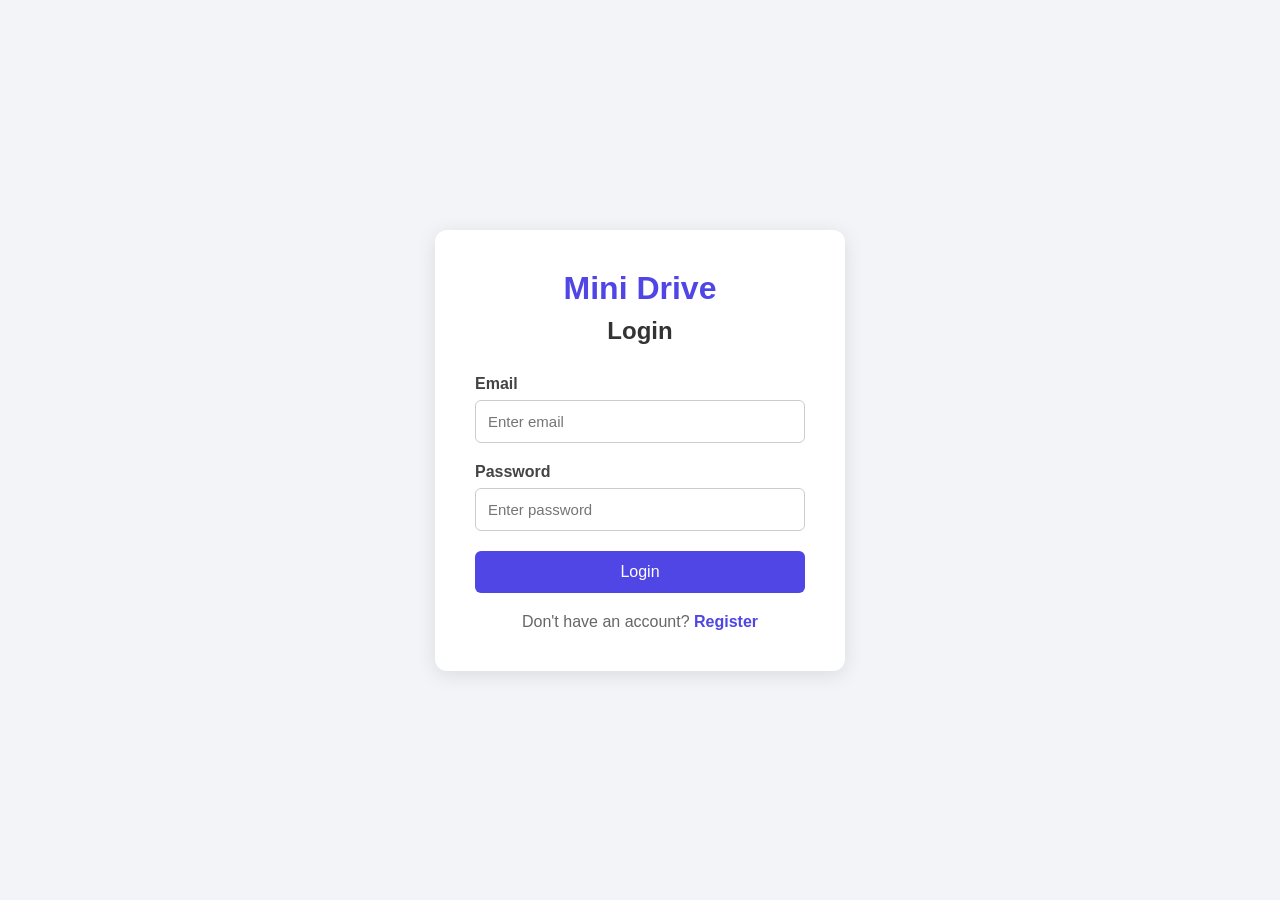
==== src/main/resources/static/login.html @ bcd1473f "Authentication frontend" ====
<!DOCTYPE html>
<html lang="en">

<head>
    <meta charset="UTF-8">
    <meta name="viewport" content="width=device-width, initial-scale=1.0">

    <title>Mini Drive - Login</title>

    <link rel="stylesheet" href="css/style.css">
</head>

<body>

<div class="container">

    <div class="card">

        <h1>Mini Drive</h1>

        <h2>Login</h2>

        <form id="loginForm">

            <div class="form-group">

                <label for="loginEmail">
                    Email
                </label>

                <input
                        type="email"
                        id="loginEmail"
                        placeholder="Enter email"
                        required>

            </div>

            <div class="form-group">

                <label for="loginPassword">
                    Password
                </label>

                <input
                        type="password"
                        id="loginPassword"
                        placeholder="Enter password"
                        required>

            </div>

            <button type="submit">
                Login
            </button>

        </form>

        <p id="loginMessage"></p>

        <p class="switch">
            Don't have an account?
            <a href="register.html">Register</a>
        </p>

    </div>

</div>

<script src="js/auth.js"></script>

</body>
</html>
---- src/main/resources/static/css/style.css ----
* {
    box-sizing: border-box;
    margin: 0;
    padding: 0;
}

body {
    font-family: Arial, sans-serif;
    background: #f2f4f7;

    min-height: 100vh;

    display: flex;
    justify-content: center;
    align-items: center;
}

.container {
    width: 100%;
    max-width: 450px;
    padding: 20px;
}

.card {
    background: white;

    padding: 40px;

    border-radius: 12px;

    box-shadow:
        0 4px 20px rgba(0, 0, 0, 0.1);
}

h1 {
    text-align: center;

    color: #4f46e5;

    margin-bottom: 10px;
}

h2 {
    text-align: center;

    margin-bottom: 30px;

    color: #333;
}

.form-group {
    margin-bottom: 20px;
}

label {
    display: block;

    margin-bottom: 7px;

    font-weight: bold;

    color: #444;
}

input {
    width: 100%;

    padding: 12px;

    border: 1px solid #ccc;

    border-radius: 6px;

    font-size: 15px;
}

input:focus {
    outline: none;

    border-color: #4f46e5;
}

button {
    width: 100%;

    padding: 12px;

    border: none;

    border-radius: 6px;

    background: #4f46e5;

    color: white;

    font-size: 16px;

    cursor: pointer;
}

button:hover {
    background: #4338ca;
}

#message,
#loginMessage {
    margin-top: 15px;

    text-align: center;
}

.switch {
    text-align: center;

    margin-top: 20px;

    color: #666;
}

a {
    color: #4f46e5;

    text-decoration: none;

    font-weight: bold;
}
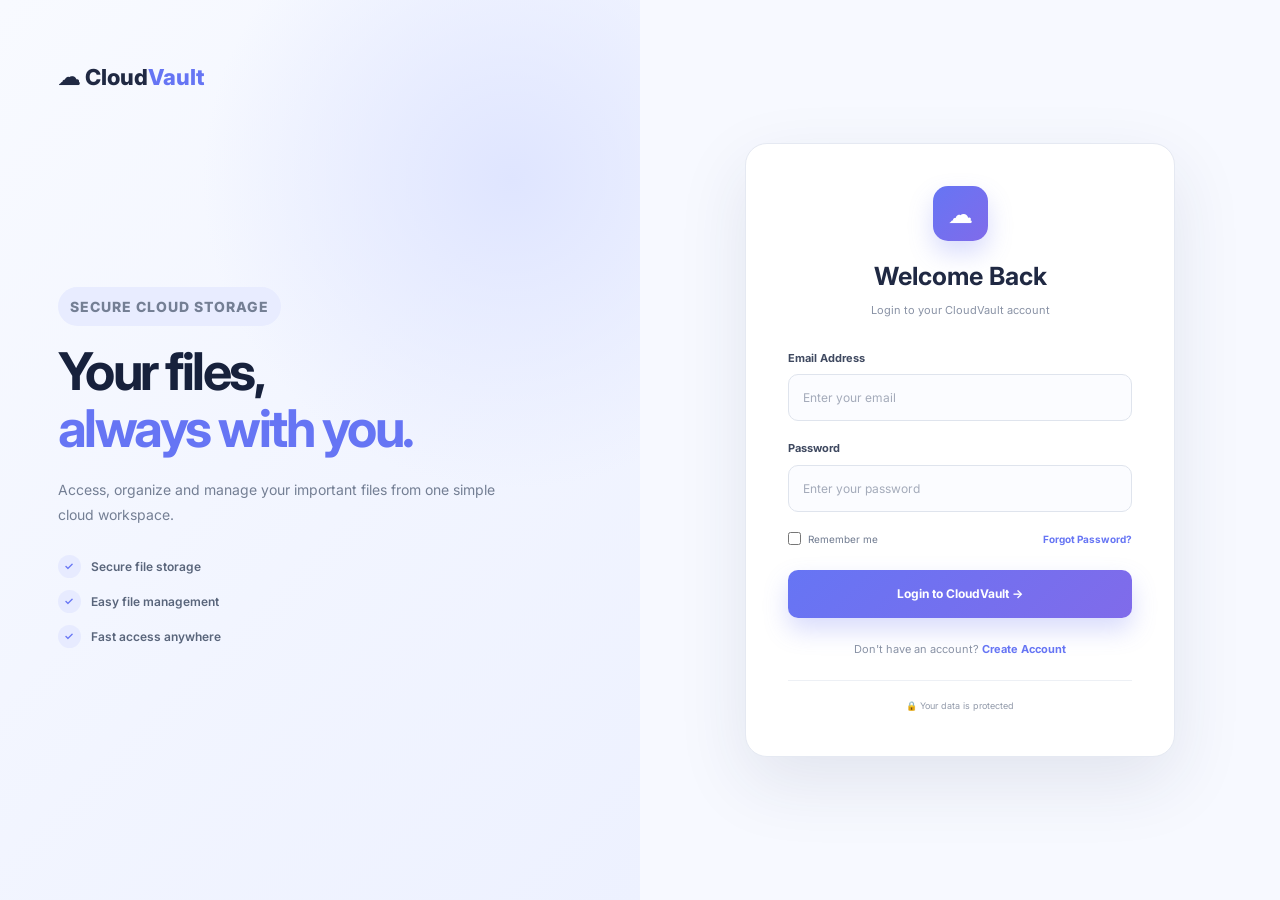
==== commit a15fbaf6: "Connect frontend to backend file features" ====
--- a/src/main/resources/static/login.html
+++ b/src/main/resources/static/login.html
@@ -5,69 +5,193 @@
     <meta charset="UTF-8">
     <meta name="viewport" content="width=device-width, initial-scale=1.0">
 
-    <title>Mini Drive - Login</title>
+    <title>Login | CloudVault</title>
 
-    <link rel="stylesheet" href="css/style.css">
+    <link rel="stylesheet" href="style.css">
 </head>
 
 <body>
 
-<div class="container">
+<!-- LOGIN PAGE -->
 
-    <div class="card">
+<main class="login-page">
 
-        <h1>Mini Drive</h1>
+    <!-- Left Side -->
 
-        <h2>Login</h2>
+    <section class="login-info">
 
-        <form id="loginForm">
+        <a href="index.html" class="login-logo">
+            ☁ Cloud<span>Vault</span>
+        </a>
 
-            <div class="form-group">
+        <div class="login-info-content">
 
-                <label for="loginEmail">
-                    Email
-                </label>
+            <p class="login-label">
+                SECURE CLOUD STORAGE
+            </p>
 
-                <input
-                        type="email"
-                        id="loginEmail"
-                        placeholder="Enter email"
-                        required>
+            <h1>
+                Your files,
+                <span>always with you.</span>
+            </h1>
+
+            <p>
+                Access, organize and manage your
+                important files from one simple
+                cloud workspace.
+            </p>
+
+            <div class="login-benefits">
+
+                <div>
+                    <span>✓</span>
+                    Secure file storage
+                </div>
+
+                <div>
+                    <span>✓</span>
+                    Easy file management
+                </div>
+
+                <div>
+                    <span>✓</span>
+                    Fast access anywhere
+                </div>
 
             </div>
 
-            <div class="form-group">
+        </div>
 
-                <label for="loginPassword">
-                    Password
-                </label>
+    </section>
 
-                <input
-                        type="password"
-                        id="loginPassword"
-                        placeholder="Enter password"
-                        required>
+
+    <!-- Right Side -->
+
+    <section class="login-form-section">
+
+        <div class="login-card">
+
+            <div class="login-card-header">
+
+                <div class="login-icon">
+                    ☁
+                </div>
+
+                <h2>
+                    Welcome Back
+                </h2>
+
+                <p>
+                    Login to your CloudVault account
+                </p>
 
             </div>
 
-            <button type="submit">
-                Login
-            </button>
 
-        </form>
 
-        <p id="loginMessage"></p>
+            <form id="loginForm">
 
-        <p class="switch">
-            Don't have an account?
-            <a href="register.html">Register</a>
-        </p>
+                <!-- Email -->
 
-    </div>
+                <div class="form-group">
 
-</div>
+                    <label for="email">
+                        Email Address
+                    </label>
 
-<script src="js/auth.js"></script>
+                    <input
+                            type="email"
+                            id="email"
+                            placeholder="Enter your email"
+                            required
+                    >
+
+                </div>
+
+
+                <!-- Password -->
+
+                <div class="form-group">
+
+                    <label for="password">
+                        Password
+                    </label>
+
+                    <input
+                            type="password"
+                            id="password"
+                            placeholder="Enter your password"
+                            required
+                    >
+
+                </div>
+
+
+                <!-- Options -->
+
+                <div class="login-options">
+
+                    <label class="remember">
+
+                        <input
+                                type="checkbox"
+                                id="remember"
+                        >
+
+                        <span>
+                Remember me
+            </span>
+
+                    </label>
+
+                    <a href="#">
+                        Forgot Password?
+                    </a>
+
+                </div>
+
+
+                <!-- Login Button -->
+
+                <button
+                        type="submit"
+                        class="login-button">
+
+                    Login to CloudVault →
+
+                </button>
+
+            </form>
+
+
+            <!-- Register -->
+
+            <p class="register-text">
+
+                Don't have an account?
+
+                <a href="#">
+                    Create Account
+                </a>
+
+            </p>
+
+
+            <!-- Security -->
+
+            <div class="login-security">
+
+                🔒 Your data is protected
+
+            </div>
+
+        </div>
+
+    </section>
+
+</main>
+<script src="script.js"></script>
 
 </body>
+
 </html>
--- a/src/main/resources/static/style.css
+++ b/src/main/resources/static/style.css
@@ -0,0 +1,2866 @@
+/* ================================
+   GOOGLE FONT
+================================ */
+
+@import url('https://fonts.googleapis.com/css2?family=Inter:wght@400;500;600;700;800&display=swap');
+
+
+/* ================================
+   BASIC RESET
+================================ */
+
+* {
+    margin: 0;
+    padding: 0;
+    box-sizing: border-box;
+}
+
+html {
+    scroll-behavior: smooth;
+}
+
+body {
+    font-family: 'Inter', sans-serif;
+    color: #17213c;
+    background: #f8faff;
+    line-height: 1.6;
+}
+
+a {
+    text-decoration: none;
+    color: inherit;
+}
+
+
+/* ================================
+   NAVBAR
+================================ */
+
+.navbar {
+    height: 78px;
+
+    display: flex;
+    align-items: center;
+    justify-content: space-between;
+
+    padding: 0 8%;
+
+    background: rgba(255, 255, 255, 0.95);
+
+    border-bottom: 1px solid #e9edf5;
+
+    position: sticky;
+    top: 0;
+
+    z-index: 100;
+
+    backdrop-filter: blur(15px);
+}
+
+
+/* Logo */
+
+.logo {
+    font-size: 22px;
+    font-weight: 800;
+
+    letter-spacing: -1px;
+}
+
+.logo span {
+    color: #6675f4;
+}
+
+
+/* Navigation */
+
+.navbar nav {
+    display: flex;
+
+    align-items: center;
+
+    gap: 32px;
+
+    font-size: 14px;
+
+    font-weight: 600;
+
+    color: #68738a;
+}
+
+.navbar nav a {
+    transition: 0.3s;
+}
+
+.navbar nav a:hover {
+    color: #6675f4;
+}
+
+
+/* Login Button */
+
+.navbar nav a:last-child {
+
+    padding: 10px 20px;
+
+    border-radius: 9px;
+
+    border: 1px solid #dfe4ef;
+
+    color: #303b55;
+
+    background: white;
+}
+
+.navbar nav a:last-child:hover {
+
+    background: #6675f4;
+
+    color: white;
+
+    border-color: #6675f4;
+}
+
+
+/* ================================
+   HERO SECTION
+================================ */
+
+.hero {
+
+    min-height: 720px;
+
+    padding: 80px 8%;
+
+    display: grid;
+
+    grid-template-columns: 1fr 1fr;
+
+    align-items: center;
+
+    gap: 50px;
+
+    background:
+
+        radial-gradient(
+            circle at 80% 20%,
+            #dce3ff,
+            transparent 35%
+        ),
+
+        linear-gradient(
+            135deg,
+            #f9fbff,
+            #eef2ff
+        );
+
+    overflow: hidden;
+}
+
+
+/* Hero Text */
+
+.tagline {
+
+    display: inline-block;
+
+    padding: 8px 14px;
+
+    border-radius: 30px;
+
+    background: #e8ecff;
+
+    color: #6271ef;
+
+    font-size: 11px;
+
+    font-weight: 800;
+
+    letter-spacing: 1px;
+
+    margin-bottom: 20px;
+}
+
+
+.hero h1 {
+
+    font-size: 60px;
+
+    line-height: 1.05;
+
+    letter-spacing: -3px;
+
+    max-width: 650px;
+
+    margin-bottom: 22px;
+}
+
+.hero h1 span {
+
+    display: block;
+
+    color: #6675f4;
+}
+
+
+.hero-text {
+
+    max-width: 540px;
+
+    color: #707b91;
+
+    font-size: 16px;
+}
+
+
+/* Buttons */
+
+.hero-buttons {
+
+    display: flex;
+
+    gap: 14px;
+
+    margin-top: 30px;
+}
+
+.btn {
+
+    display: inline-flex;
+
+    align-items: center;
+
+    justify-content: center;
+
+    padding: 13px 22px;
+
+    border-radius: 10px;
+
+    font-size: 13px;
+
+    font-weight: 700;
+
+    transition: 0.3s;
+}
+
+
+/* Primary */
+
+.btn.primary {
+
+    color: white;
+
+    background:
+        linear-gradient(
+            135deg,
+            #6675f4,
+            #806be9
+        );
+
+    box-shadow:
+        0 12px 25px
+        rgba(102,117,244,0.25);
+}
+
+.btn.primary:hover {
+
+    transform: translateY(-3px);
+
+    box-shadow:
+        0 17px 30px
+        rgba(102,117,244,0.35);
+}
+
+
+/* Secondary */
+
+.btn.secondary {
+
+    color: #3f4960;
+
+    background: white;
+
+    border: 1px solid #dfe4ef;
+}
+
+.btn.secondary:hover {
+
+    border-color: #6675f4;
+
+    color: #6675f4;
+}
+
+
+/* ================================
+   CLOUD DIAGRAM
+================================ */
+
+.cloud-diagram {
+
+    height: 500px;
+
+    position: relative;
+
+    display: flex;
+
+    align-items: center;
+
+    justify-content: center;
+}
+
+
+/* Main Cloud */
+
+.cloud-center {
+
+    width: 145px;
+
+    height: 145px;
+
+    border-radius: 35px;
+
+    background:
+        linear-gradient(
+            135deg,
+            #6575f4,
+            #826bea
+        );
+
+    color: white;
+
+    display: flex;
+
+    flex-direction: column;
+
+    align-items: center;
+
+    justify-content: center;
+
+    text-align: center;
+
+    position: relative;
+
+    z-index: 5;
+
+    box-shadow:
+        0 25px 60px
+        rgba(92,105,235,0.45);
+}
+
+.cloud-center:first-letter {
+    font-size: 45px;
+}
+
+.cloud-center h3 {
+
+    font-size: 15px;
+
+    margin-top: 3px;
+}
+
+.cloud-center p {
+
+    font-size: 9px;
+
+    color: #e3e6ff;
+}
+
+
+/* Diagram Boxes */
+
+.diagram-box {
+
+    position: absolute;
+
+    width: 125px;
+
+    min-height: 82px;
+
+    padding: 12px;
+
+    background: white;
+
+    border: 1px solid #e4e8f2;
+
+    border-radius: 15px;
+
+    box-shadow:
+        0 18px 45px
+        rgba(67,81,139,0.12);
+
+    display: flex;
+
+    flex-direction: column;
+
+    align-items: center;
+
+    justify-content: center;
+
+    text-align: center;
+
+    z-index: 4;
+
+    transition: 0.3s;
+}
+
+.diagram-box:hover {
+
+    transform: translateY(-6px);
+
+    box-shadow:
+        0 22px 50px
+        rgba(67,81,139,0.18);
+}
+
+
+.diagram-box:first-line {
+
+    font-size: 20px;
+}
+
+
+.diagram-box b {
+
+    font-size: 10px;
+
+    margin-top: 4px;
+}
+
+
+.diagram-box small {
+
+    font-size: 8px;
+
+    color: #929aaa;
+}
+
+
+/* Position Boxes */
+
+.box-one {
+
+    top: 35px;
+
+    left: 20px;
+}
+
+.box-two {
+
+    top: 35px;
+
+    right: 20px;
+}
+
+.box-three {
+
+    bottom: 35px;
+
+    left: 20px;
+}
+
+.box-four {
+
+    bottom: 35px;
+
+    right: 20px;
+}
+
+
+/* ================================
+   DIAGRAM CONNECTIONS
+================================ */
+
+.cloud-diagram::before,
+.cloud-diagram::after {
+
+    content: "";
+
+    position: absolute;
+
+    width: 145px;
+
+    height: 2px;
+
+    background:
+        linear-gradient(
+            90deg,
+            #d1d7fa,
+            #6877f4,
+            #d1d7fa
+        );
+
+    z-index: 1;
+}
+
+
+/* Horizontal Lines */
+
+.cloud-diagram::before {
+
+    transform: rotate(32deg);
+
+    left: 85px;
+
+    top: 135px;
+}
+
+.cloud-diagram::after {
+
+    transform: rotate(-32deg);
+
+    right: 85px;
+
+    top: 135px;
+}
+
+
+/* ================================
+   STATISTICS
+================================ */
+
+.stats {
+
+    display: grid;
+
+    grid-template-columns:
+        repeat(4, 1fr);
+
+    background: white;
+
+    border-bottom:
+        1px solid #edf0f5;
+}
+
+
+.stats div {
+
+    text-align: center;
+
+    padding: 30px;
+
+    border-right:
+        1px solid #edf0f5;
+}
+
+.stats div:last-child {
+    border-right: none;
+}
+
+
+.stats h2 {
+
+    font-size: 25px;
+}
+
+
+.stats p {
+
+    color: #8a94a8;
+
+    font-size: 12px;
+}
+
+/* =================================
+   HOW IT WORKS
+================================= */
+
+.how-it-works {
+
+    padding: 95px 8%;
+
+    background: #f7f9ff;
+
+    border-top: 1px solid #edf0f5;
+
+    border-bottom: 1px solid #edf0f5;
+}
+
+
+/* Workflow Container */
+
+.workflow {
+
+    margin-top: 55px;
+
+    display: flex;
+
+    align-items: center;
+
+    justify-content: center;
+
+    gap: 15px;
+}
+
+
+/* Workflow Card */
+
+.workflow-card {
+
+    width: 210px;
+
+    min-height: 220px;
+
+    padding: 25px 20px;
+
+    background: white;
+
+    border: 1px solid #e5e9f2;
+
+    border-radius: 18px;
+
+    text-align: center;
+
+    position: relative;
+
+    transition: 0.3s;
+
+    box-shadow:
+        0 15px 35px
+        rgba(40,50,90,0.06);
+}
+
+
+.workflow-card:hover {
+
+    transform: translateY(-8px);
+
+    box-shadow:
+        0 22px 45px
+        rgba(40,50,90,0.12);
+
+    border-color: #dfe4ff;
+}
+
+
+/* Step Number */
+
+.step-number {
+
+    position: absolute;
+
+    top: 12px;
+
+    right: 15px;
+
+    font-size: 9px;
+
+    font-weight: 800;
+
+    color: #a0a8ba;
+}
+
+
+/* Workflow Icon */
+
+.workflow-icon {
+
+    width: 55px;
+
+    height: 55px;
+
+    margin: 15px auto 18px;
+
+    border-radius: 15px;
+
+    display: grid;
+
+    place-items: center;
+
+    background: #edf0ff;
+
+    color: #6675f4;
+
+    font-size: 23px;
+}
+
+
+.workflow-card h3 {
+
+    font-size: 16px;
+
+    margin-bottom: 8px;
+}
+
+
+.workflow-card p {
+
+    font-size: 11px;
+
+    color: #7f899d;
+
+    line-height: 1.6;
+}
+
+
+/* Arrows */
+
+.workflow-arrow {
+
+    font-size: 25px;
+
+    font-weight: 700;
+
+    color: #6877ef;
+
+    flex-shrink: 0;
+}
+
+
+/* ================================
+   FEATURES
+================================ */
+
+.features {
+
+    padding: 95px 8%;
+
+    background: white;
+}
+
+
+.section-heading {
+
+    max-width: 650px;
+
+    margin: auto;
+
+    text-align: center;
+}
+
+
+.section-heading > p:first-child {
+
+    color: #6675f4;
+
+    font-size: 11px;
+
+    font-weight: 800;
+
+    letter-spacing: 1.5px;
+}
+
+
+.section-heading h2 {
+
+    font-size: 42px;
+
+    line-height: 1.15;
+
+    letter-spacing: -2px;
+
+    margin: 10px 0 15px;
+}
+
+
+.section-heading h2 span {
+
+    color: #6675f4;
+}
+
+
+.section-heading p:last-child {
+
+    color: #7d879a;
+
+    font-size: 14px;
+}
+
+
+/* Feature Grid */
+
+.feature-container {
+
+    margin-top: 50px;
+
+    display: grid;
+
+    grid-template-columns:
+        repeat(3, 1fr);
+
+    gap: 20px;
+}
+
+
+/* Feature Card */
+
+.feature-card {
+
+    padding: 30px;
+
+    border: 1px solid #e8ebf2;
+
+    border-radius: 17px;
+
+    background: white;
+
+    transition: 0.3s;
+}
+
+
+.feature-card:hover {
+
+    transform: translateY(-7px);
+
+    box-shadow:
+        0 20px 40px
+        rgba(39,52,86,0.09);
+
+    border-color: #dfe4ff;
+}
+
+
+.feature-icon {
+
+    width: 48px;
+
+    height: 48px;
+
+    display: grid;
+
+    place-items: center;
+
+    border-radius: 13px;
+
+    background: #edf0ff;
+
+    color: #6675f4;
+
+    font-size: 20px;
+
+    margin-bottom: 20px;
+}
+
+
+.feature-card h3 {
+
+    font-size: 16px;
+
+    margin-bottom: 8px;
+}
+
+
+.feature-card p {
+
+    color: #7e8799;
+
+    font-size: 12px;
+}
+
+
+/* ================================
+   ABOUT SECTION
+================================ */
+
+.about {
+
+    padding: 90px 8%;
+
+    display: grid;
+
+    grid-template-columns:
+        1.1fr 0.9fr;
+
+    gap: 70px;
+
+    align-items: center;
+
+    background: #f7f8fc;
+}
+
+
+.section-label {
+
+    color: #6675f4;
+
+    font-size: 11px;
+
+    font-weight: 800;
+
+    letter-spacing: 1.5px;
+}
+
+
+.about h2 {
+
+    font-size: 42px;
+
+    line-height: 1.15;
+
+    letter-spacing: -2px;
+
+    margin: 10px 0 18px;
+}
+
+
+.about h2 span {
+
+    color: #6675f4;
+}
+
+
+.about-content > p:not(.section-label) {
+
+    color: #7b8599;
+
+    font-size: 14px;
+
+    max-width: 560px;
+}
+
+
+/* About Points */
+
+.about-points {
+
+    display: grid;
+
+    grid-template-columns: 1fr 1fr;
+
+    gap: 12px;
+
+    margin: 25px 0 30px;
+}
+
+
+.about-points div {
+
+    padding: 12px;
+
+    border-radius: 9px;
+
+    background: white;
+
+    border: 1px solid #e9ecf2;
+
+    color: #59657b;
+
+    font-size: 11px;
+
+    font-weight: 600;
+}
+
+
+/* About Visual */
+
+.about-visual {
+
+    height: 350px;
+
+    position: relative;
+
+    display: grid;
+
+    place-items: center;
+}
+
+
+.about-cloud {
+
+    width: 135px;
+
+    height: 135px;
+
+    border-radius: 35px;
+
+    background:
+        linear-gradient(
+            135deg,
+            #6675f4,
+            #806bea
+        );
+
+    color: white;
+
+    display: grid;
+
+    place-items: center;
+
+    font-size: 50px;
+
+    position: relative;
+
+    z-index: 3;
+
+    box-shadow:
+        0 25px 60px
+        rgba(92,105,235,0.4);
+}
+
+
+.about-circle {
+
+    position: absolute;
+
+    border: 1px solid #dfe3f0;
+
+    border-radius: 50%;
+}
+
+
+.circle-one {
+
+    width: 270px;
+
+    height: 270px;
+}
+
+
+.circle-two {
+
+    width: 210px;
+
+    height: 210px;
+}
+
+
+/* ================================
+   FOOTER
+================================ */
+
+footer {
+
+    padding: 40px 8%;
+
+    background: white;
+
+    display: flex;
+
+    align-items: center;
+
+    justify-content: space-between;
+
+    color: #8b94a7;
+
+    font-size: 11px;
+}
+
+
+/* ================================
+   RESPONSIVE DESIGN
+================================ */
+
+@media (max-width: 900px) {
+
+    .hero {
+
+        grid-template-columns: 1fr;
+
+        text-align: center;
+    }
+
+    .hero-text {
+
+        margin: auto;
+    }
+
+    .hero-buttons {
+
+        justify-content: center;
+    }
+
+    .feature-container {
+
+        grid-template-columns: 1fr 1fr;
+    }
+
+    .about {
+
+        grid-template-columns: 1fr;
+    }
+
+    .about-content {
+
+        text-align: center;
+    }
+
+    .about-content > p {
+
+        margin-left: auto;
+
+        margin-right: auto;
+    }
+
+    .about-points {
+
+        text-align: left;
+    }
+
+    .stats {
+
+        grid-template-columns: 1fr 1fr;
+    }
+
+    .cloud-diagram {
+
+        transform: scale(0.9);
+    }
+}
+
+
+@media (max-width: 600px) {
+
+    .navbar {
+
+        padding: 0 5%;
+    }
+
+    .navbar nav {
+
+        gap: 10px;
+    }
+
+    .navbar nav a:not(:last-child) {
+
+        display: none;
+    }
+
+    .hero {
+
+        padding: 60px 5%;
+    }
+
+    .hero h1 {
+
+        font-size: 44px;
+    }
+
+    .hero-buttons {
+
+        flex-direction: column;
+    }
+
+    .feature-container {
+
+        grid-template-columns: 1fr;
+    }
+
+    .features,
+    .about {
+
+        padding: 65px 6%;
+    }
+
+    .section-heading h2,
+    .about h2 {
+
+        font-size: 34px;
+    }
+
+    .cloud-diagram {
+
+        transform: scale(0.72);
+
+        margin: -30px 0;
+    }
+
+    .about-visual {
+
+        display: none;
+    }
+
+    .about-points {
+
+        grid-template-columns: 1fr;
+    }
+
+    footer {
+
+        flex-direction: column;
+
+        gap: 15px;
+
+        text-align: center;
+    }
+}
+
+/* =================================
+   WORKFLOW RESPONSIVE
+================================= */
+
+@media (max-width: 1000px) {
+
+    .workflow {
+        flex-wrap: wrap;
+    }
+
+    .workflow-arrow {
+        display: none;
+    }
+
+}
+
+
+@media (max-width: 600px) {
+
+    .workflow {
+        flex-direction: column;
+    }
+
+    .workflow-card {
+        width: 100%;
+        max-width: 320px;
+    }
+
+}
+
+/* =================================
+   PREMIUM FEATURE CARDS
+================================= */
+
+.feature-card {
+    position: relative;
+    overflow: hidden;
+}
+
+.feature-number {
+    position: absolute;
+    top: 22px;
+    right: 24px;
+
+    font-size: 10px;
+    font-weight: 800;
+
+    color: #b1b8c8;
+}
+
+.feature-link {
+    display: inline-block;
+
+    margin-top: 18px;
+
+    font-size: 10px;
+    font-weight: 800;
+
+    color: #6675f4;
+
+    transition: 0.3s;
+}
+
+.feature-card:hover .feature-link {
+    letter-spacing: 0.3px;
+}
+
+.feature-card::after {
+    content: "";
+
+    position: absolute;
+
+    width: 100px;
+    height: 100px;
+
+    right: -55px;
+    bottom: -55px;
+
+    border-radius: 50%;
+
+    background: #eef0ff;
+
+    transition: 0.3s;
+
+    z-index: 0;
+}
+
+.feature-card:hover::after {
+    transform: scale(1.8);
+}
+
+.feature-card > * {
+    position: relative;
+    z-index: 1;
+}
+
+/* =================================
+   ABOUT SECTION - PREMIUM VISUAL
+================================= */
+
+.about {
+    padding: 100px 8%;
+    display: grid;
+    grid-template-columns: 1fr 1fr;
+    gap: 70px;
+    align-items: center;
+    background: #f7f8fc;
+}
+
+
+/* About Text */
+
+.about-description {
+    max-width: 560px;
+    color: #7b8599;
+    font-size: 14px;
+    line-height: 1.8;
+}
+
+
+/* About Points */
+
+.about-points {
+    display: grid;
+    grid-template-columns: 1fr 1fr;
+    gap: 10px;
+    margin: 25px 0 30px;
+}
+
+.about-points div {
+    padding: 12px 14px;
+    border-radius: 10px;
+    background: white;
+    border: 1px solid #e7eaf1;
+    color: #59657b;
+    font-size: 11px;
+    font-weight: 600;
+}
+
+
+/* =================================
+   ABOUT VISUAL
+================================= */
+
+.about-visual {
+    height: 400px;
+    position: relative;
+    display: flex;
+    align-items: center;
+    justify-content: center;
+}
+
+
+/* Center Cloud */
+
+.about-center {
+    width: 150px;
+    height: 150px;
+
+    border-radius: 32px;
+
+    background: linear-gradient(
+        135deg,
+        #6675f4,
+        #806bea
+    );
+
+    color: white;
+
+    display: flex;
+    flex-direction: column;
+
+    align-items: center;
+    justify-content: center;
+
+    text-align: center;
+
+    position: relative;
+    z-index: 5;
+
+    box-shadow:
+        0 25px 60px
+        rgba(102,117,244,0.35);
+}
+
+
+.about-cloud-icon {
+    font-size: 42px;
+    line-height: 1;
+    margin-bottom: 8px;
+}
+
+
+.about-center h3 {
+    font-size: 15px;
+}
+
+
+.about-center p {
+    font-size: 9px;
+    color: #e4e7ff;
+    margin-top: 3px;
+}
+
+
+/* =================================
+   ORBIT CIRCLES
+================================= */
+
+.about-orbit {
+    position: absolute;
+
+    border: 1px solid #dfe3f0;
+
+    border-radius: 50%;
+}
+
+
+.orbit-one {
+    width: 330px;
+    height: 330px;
+}
+
+
+.orbit-two {
+    width: 245px;
+    height: 245px;
+}
+
+
+/* =================================
+   ABOUT NODES
+================================= */
+
+.about-node {
+    position: absolute;
+
+    width: 115px;
+    min-height: 72px;
+
+    padding: 10px;
+
+    background: white;
+
+    border: 1px solid #e5e8f0;
+
+    border-radius: 14px;
+
+    display: flex;
+    flex-direction: column;
+
+    align-items: center;
+    justify-content: center;
+
+    text-align: center;
+
+    z-index: 6;
+
+    box-shadow:
+        0 15px 35px
+        rgba(40,50,90,0.10);
+
+    transition: 0.3s;
+}
+
+
+.about-node:hover {
+    transform: translateY(-6px);
+}
+
+
+.about-node span {
+    font-size: 20px;
+    margin-bottom: 3px;
+}
+
+
+.about-node b {
+    font-size: 10px;
+}
+
+
+.about-node small {
+    font-size: 8px;
+    color: #929aaa;
+}
+
+
+/* Node Positions */
+
+.node-files {
+    top: 25px;
+    left: 5px;
+}
+
+
+.node-security {
+    top: 25px;
+    right: 5px;
+}
+
+
+.node-storage {
+    bottom: 25px;
+    left: 5px;
+}
+
+
+.node-access {
+    bottom: 25px;
+    right: 5px;
+}
+
+
+/* =================================
+   ABOUT RESPONSIVE
+================================= */
+
+@media (max-width: 900px) {
+
+    .about {
+        grid-template-columns: 1fr;
+        text-align: center;
+    }
+
+    .about-description {
+        margin-left: auto;
+        margin-right: auto;
+    }
+
+    .about-points {
+        text-align: left;
+    }
+
+}
+
+
+@media (max-width: 600px) {
+
+    .about {
+        padding: 70px 6%;
+    }
+
+    .about-points {
+        grid-template-columns: 1fr;
+    }
+
+    .about-visual {
+        transform: scale(0.75);
+        margin: -35px 0;
+    }
+
+}
+
+/* =================================
+   NAVBAR POLISH
+================================= */
+
+.navbar nav a {
+    position: relative;
+    transition: 0.3s;
+}
+
+.navbar nav a:not(:last-child)::after {
+    content: "";
+
+    position: absolute;
+
+    left: 0;
+    bottom: -7px;
+
+    width: 0;
+    height: 2px;
+
+    background: #6675f4;
+
+    border-radius: 10px;
+
+    transition: 0.3s;
+}
+
+.navbar nav a:not(:last-child):hover::after {
+    width: 100%;
+}
+
+/* =================================
+   HERO BUTTON POLISH
+================================= */
+
+.btn {
+    cursor: pointer;
+}
+
+.btn.secondary:hover {
+    transform: translateY(-3px);
+}
+
+.btn.primary:hover {
+    transform: translateY(-3px);
+}
+
+/* =================================
+   PREMIUM FOOTER
+================================= */
+
+footer {
+    padding: 45px 8% 25px;
+
+    background: #11182f;
+
+    color: #aeb6ca;
+
+    display: flex;
+
+    flex-direction: column;
+
+    gap: 22px;
+
+    text-align: center;
+
+    border-top: 1px solid #202947;
+}
+
+footer .logo {
+    color: white;
+}
+
+footer .logo span {
+    color: #8290ff;
+}
+
+footer p {
+    font-size: 11px;
+}
+
+footer::before {
+    content: "Secure • Simple • Organized";
+
+    font-size: 10px;
+
+    color: #737d99;
+
+    letter-spacing: 1px;
+}
+
+
+/* =================================
+   LOGIN PAGE
+================================= */
+
+.login-page {
+    min-height: 100vh;
+
+    display: grid;
+    grid-template-columns: 1fr 1fr;
+
+    background: #f7f9ff;
+}
+
+
+/* =================================
+   LEFT INFORMATION SIDE
+================================= */
+
+.login-info {
+    padding: 60px 9%;
+
+    display: flex;
+    flex-direction: column;
+
+    background:
+        radial-gradient(
+            circle at 80% 20%,
+            #dfe5ff,
+            transparent 35%
+        ),
+        linear-gradient(
+            135deg,
+            #f8faff,
+            #edf1ff
+        );
+}
+
+
+.login-logo {
+    font-size: 22px;
+    font-weight: 800;
+
+    color: #202943;
+
+    width: fit-content;
+}
+
+.login-logo span {
+    color: #6675f4;
+}
+
+
+.login-info-content {
+    max-width: 500px;
+
+    margin: auto 0;
+}
+
+
+.login-label {
+    display: inline-block;
+
+    padding: 7px 12px;
+
+    border-radius: 20px;
+
+    background: #e8ecff;
+
+    color: #6675f4;
+
+    font-size: 10px;
+
+    font-weight: 800;
+
+    letter-spacing: 1px;
+
+    margin-bottom: 18px;
+}
+
+
+.login-info-content h1 {
+    font-size: 52px;
+
+    line-height: 1.08;
+
+    letter-spacing: -2.5px;
+
+    color: #17213c;
+
+    margin-bottom: 20px;
+}
+
+
+.login-info-content h1 span {
+    display: block;
+
+    color: #6675f4;
+}
+
+
+.login-info-content > p {
+    max-width: 450px;
+
+    color: #747f94;
+
+    font-size: 14px;
+
+    line-height: 1.8;
+}
+
+
+/* Benefits */
+
+.login-benefits {
+    margin-top: 28px;
+
+    display: flex;
+
+    flex-direction: column;
+
+    gap: 12px;
+}
+
+
+.login-benefits div {
+    display: flex;
+
+    align-items: center;
+
+    gap: 10px;
+
+    color: #59657b;
+
+    font-size: 12px;
+
+    font-weight: 600;
+}
+
+
+.login-benefits span {
+    width: 23px;
+    height: 23px;
+
+    display: grid;
+
+    place-items: center;
+
+    border-radius: 50%;
+
+    background: #e7ebff;
+
+    color: #6675f4;
+
+    font-size: 11px;
+}
+
+
+/* =================================
+   RIGHT FORM SIDE
+================================= */
+
+.login-form-section {
+    display: flex;
+
+    align-items: center;
+
+    justify-content: center;
+
+    padding: 50px;
+}
+
+
+.login-card {
+    width: 100%;
+
+    max-width: 430px;
+
+    padding: 42px;
+
+    background: white;
+
+    border: 1px solid #e5e9f2;
+
+    border-radius: 22px;
+
+    box-shadow:
+        0 25px 70px
+        rgba(39,52,86,0.10);
+}
+
+
+/* Header */
+
+.login-card-header {
+    text-align: center;
+
+    margin-bottom: 30px;
+}
+
+
+.login-icon {
+    width: 55px;
+    height: 55px;
+
+    margin: 0 auto 15px;
+
+    display: grid;
+
+    place-items: center;
+
+    border-radius: 15px;
+
+    background:
+        linear-gradient(
+            135deg,
+            #6675f4,
+            #806bea
+        );
+
+    color: white;
+
+    font-size: 25px;
+
+    box-shadow:
+        0 12px 25px
+        rgba(102,117,244,0.25);
+}
+
+
+.login-card-header h2 {
+    font-size: 25px;
+
+    color: #202943;
+
+    margin-bottom: 6px;
+}
+
+
+.login-card-header p {
+    color: #8992a5;
+
+    font-size: 11px;
+}
+
+
+/* =================================
+   FORM
+================================= */
+
+.form-group {
+    margin-bottom: 19px;
+}
+
+
+.form-group label {
+    display: block;
+
+    margin-bottom: 7px;
+
+    color: #3f4960;
+
+    font-size: 11px;
+
+    font-weight: 700;
+}
+
+
+.form-group input {
+    width: 100%;
+
+    height: 47px;
+
+    padding: 0 14px;
+
+    border: 1px solid #dfe4ed;
+
+    border-radius: 10px;
+
+    outline: none;
+
+    background: #fbfcff;
+
+    color: #28324a;
+
+    font-family: inherit;
+
+    font-size: 12px;
+
+    transition: 0.3s;
+}
+
+
+.form-group input:focus {
+    border-color: #6675f4;
+
+    background: white;
+
+    box-shadow:
+        0 0 0 3px
+        rgba(102,117,244,0.10);
+}
+
+
+.form-group input::placeholder {
+    color: #a4abba;
+}
+
+
+/* =================================
+   OPTIONS
+================================= */
+
+.login-options {
+    display: flex;
+
+    align-items: center;
+
+    justify-content: space-between;
+
+    margin: 4px 0 23px;
+
+    font-size: 10px;
+}
+
+
+.remember {
+    display: flex;
+
+    align-items: center;
+
+    gap: 7px;
+
+    color: #707b90;
+
+    cursor: pointer;
+}
+
+
+.remember input {
+    accent-color: #6675f4;
+}
+
+
+.login-options a {
+    color: #6675f4;
+
+    font-weight: 700;
+}
+
+
+/* =================================
+   LOGIN BUTTON
+================================= */
+
+.login-button {
+    width: 100%;
+
+    height: 48px;
+
+    border: none;
+
+    border-radius: 10px;
+
+    background:
+        linear-gradient(
+            135deg,
+            #6675f4,
+            #806bea
+        );
+
+    color: white;
+
+    font-family: inherit;
+
+    font-size: 12px;
+
+    font-weight: 700;
+
+    cursor: pointer;
+
+    box-shadow:
+        0 12px 25px
+        rgba(102,117,244,0.25);
+
+    transition: 0.3s;
+}
+
+
+.login-button:hover {
+    transform: translateY(-2px);
+
+    box-shadow:
+        0 17px 30px
+        rgba(102,117,244,0.32);
+}
+
+
+/* =================================
+   REGISTER
+================================= */
+
+.register-text {
+    margin-top: 23px;
+
+    text-align: center;
+
+    color: #8992a5;
+
+    font-size: 11px;
+}
+
+
+.register-text a {
+    color: #6675f4;
+
+    font-weight: 700;
+}
+
+
+/* Security */
+
+.login-security {
+    margin-top: 22px;
+
+    padding-top: 18px;
+
+    border-top: 1px solid #edf0f5;
+
+    text-align: center;
+
+    color: #929aaa;
+
+    font-size: 9px;
+}
+
+
+/* =================================
+   LOGIN RESPONSIVE
+================================= */
+
+@media (max-width: 850px) {
+
+    .login-page {
+        grid-template-columns: 1fr;
+    }
+
+    .login-info {
+        min-height: 380px;
+
+        padding: 35px 7%;
+    }
+
+    .login-info-content {
+        margin: auto 0;
+    }
+
+    .login-info-content h1 {
+        font-size: 42px;
+    }
+
+    .login-form-section {
+        padding: 50px 7%;
+    }
+}
+
+
+@media (max-width: 500px) {
+
+    .login-info {
+        min-height: 330px;
+    }
+
+    .login-info-content h1 {
+        font-size: 36px;
+    }
+
+    .login-card {
+        padding: 30px 22px;
+    }
+
+    .login-form-section {
+        padding: 35px 5%;
+    }
+}
+
+/* =================================
+   DASHBOARD
+================================= */
+
+.dashboard {
+    min-height: 100vh;
+    display: flex;
+    background: #f7f9ff;
+}
+
+
+/* =================================
+   SIDEBAR
+================================= */
+
+.sidebar {
+    width: 245px;
+    min-height: 100vh;
+    padding: 30px 20px;
+
+    background: white;
+    border-right: 1px solid #e7eaf1;
+
+    display: flex;
+    flex-direction: column;
+}
+
+.dashboard-logo {
+    font-size: 21px;
+    font-weight: 800;
+    color: #202943;
+
+    padding: 0 12px;
+}
+
+.dashboard-logo span {
+    color: #6675f4;
+}
+
+
+/* Navigation */
+
+.dashboard-nav {
+    margin-top: 45px;
+
+    display: flex;
+    flex-direction: column;
+    gap: 7px;
+}
+
+.dashboard-nav a {
+    padding: 12px 14px;
+
+    display: flex;
+    align-items: center;
+    gap: 12px;
+
+    border-radius: 10px;
+
+    color: #7c869a;
+
+    font-size: 11px;
+    font-weight: 600;
+
+    transition: 0.3s;
+}
+
+.dashboard-nav a span {
+    width: 20px;
+    text-align: center;
+    font-size: 15px;
+}
+
+.dashboard-nav a:hover,
+.dashboard-nav a.active {
+    background: #edf0ff;
+    color: #6675f4;
+}
+
+
+/* =================================
+   STORAGE BOX
+================================= */
+
+.storage-box {
+    margin-top: auto;
+
+    padding: 18px;
+
+    border-radius: 15px;
+
+    background: #f6f7ff;
+    border: 1px solid #e5e8f5;
+}
+
+.storage-icon {
+    width: 35px;
+    height: 35px;
+
+    display: grid;
+    place-items: center;
+
+    border-radius: 10px;
+
+    background: #e8ebff;
+    color: #6675f4;
+
+    margin-bottom: 12px;
+}
+
+.storage-box h4 {
+    font-size: 12px;
+    margin-bottom: 5px;
+}
+
+.storage-box p {
+    font-size: 9px;
+    color: #858fa2;
+}
+
+.storage-bar {
+    height: 6px;
+
+    margin: 12px 0 7px;
+
+    border-radius: 10px;
+
+    background: #dfe3ef;
+
+    overflow: hidden;
+}
+
+.storage-bar span {
+    display: block;
+
+    width: 42%;
+    height: 100%;
+
+    background: linear-gradient(
+        90deg,
+        #6675f4,
+        #806bea
+    );
+
+    border-radius: inherit;
+}
+
+.storage-box small {
+    font-size: 8px;
+    color: #929aaa;
+}
+
+
+/* Logout */
+
+.logout-button {
+    margin-top: 20px;
+
+    padding: 12px 14px;
+
+    color: #8992a5;
+
+    font-size: 10px;
+    font-weight: 700;
+
+    border-radius: 9px;
+
+    transition: 0.3s;
+}
+
+.logout-button:hover {
+    background: #fff0f0;
+    color: #e46767;
+}
+
+
+/* =================================
+   MAIN DASHBOARD
+================================= */
+
+.dashboard-main {
+    flex: 1;
+
+    padding: 35px 5%;
+
+    overflow: hidden;
+}
+
+
+/* Header */
+
+.dashboard-header {
+    display: flex;
+
+    align-items: center;
+    justify-content: space-between;
+
+    margin-bottom: 35px;
+}
+
+.dashboard-label {
+    color: #6675f4;
+
+    font-size: 9px;
+    font-weight: 800;
+
+    letter-spacing: 1.3px;
+}
+
+.dashboard-header h1 {
+    margin: 5px 0;
+
+    font-size: 30px;
+    letter-spacing: -1px;
+
+    color: #202943;
+}
+
+.dashboard-subtitle {
+    color: #8a94a7;
+    font-size: 11px;
+}
+
+
+/* Profile */
+
+.profile {
+    display: flex;
+    align-items: center;
+    gap: 10px;
+}
+
+.profile-avatar {
+    width: 40px;
+    height: 40px;
+
+    display: grid;
+    place-items: center;
+
+    border-radius: 50%;
+
+    background: #6675f4;
+    color: white;
+
+    font-size: 13px;
+    font-weight: 800;
+}
+
+.profile b {
+    display: block;
+
+    font-size: 11px;
+    color: #343e56;
+}
+
+.profile small {
+    display: block;
+
+    font-size: 8px;
+    color: #929aaa;
+}
+
+
+/* =================================
+   DASHBOARD STATISTICS
+================================= */
+
+.dashboard-stats {
+    display: grid;
+
+    grid-template-columns:
+        repeat(4, 1fr);
+
+    gap: 15px;
+
+    margin-bottom: 38px;
+}
+
+.dashboard-stat-card {
+    padding: 20px;
+
+    display: flex;
+    align-items: center;
+
+    gap: 14px;
+
+    background: white;
+
+    border: 1px solid #e7eaf1;
+
+    border-radius: 15px;
+
+    transition: 0.3s;
+}
+
+.dashboard-stat-card:hover {
+    transform: translateY(-4px);
+
+    box-shadow:
+        0 15px 35px
+        rgba(40,50,90,0.08);
+}
+
+.stat-icon {
+    width: 42px;
+    height: 42px;
+
+    display: grid;
+    place-items: center;
+
+    border-radius: 12px;
+
+    background: #edf0ff;
+
+    font-size: 18px;
+}
+
+.dashboard-stat-card p {
+    font-size: 9px;
+    color: #8b94a7;
+
+    margin-bottom: 3px;
+}
+
+.dashboard-stat-card h2 {
+    font-size: 20px;
+    color: #29334c;
+}
+
+
+/* =================================
+   SECTION TITLES
+================================= */
+
+.dashboard-section-title {
+    display: flex;
+
+    align-items: center;
+    justify-content: space-between;
+
+    margin-bottom: 20px;
+}
+
+.dashboard-section-title h2 {
+    margin-top: 4px;
+
+    font-size: 20px;
+    color: #28324a;
+}
+
+.view-all {
+    font-size: 10px;
+    font-weight: 700;
+
+    color: #6675f4;
+}
+
+
+/* =================================
+   QUICK ACTIONS
+================================= */
+
+.quick-actions {
+    margin-bottom: 40px;
+}
+
+.upload-button {
+    padding: 11px 18px;
+
+    border: none;
+    border-radius: 9px;
+
+    background: linear-gradient(
+        135deg,
+        #6675f4,
+        #806bea
+    );
+
+    color: white;
+
+    font-family: inherit;
+
+    font-size: 10px;
+    font-weight: 700;
+
+    cursor: pointer;
+
+    box-shadow:
+        0 10px 22px
+        rgba(102,117,244,0.20);
+
+    transition: 0.3s;
+}
+
+.upload-button:hover {
+    transform: translateY(-2px);
+}
+
+
+/* Action Grid */
+
+.action-grid {
+    display: grid;
+
+    grid-template-columns:
+        repeat(3, 1fr);
+
+    gap: 15px;
+}
+
+.action-card {
+    padding: 22px;
+
+    background: white;
+
+    border: 1px solid #e7eaf1;
+
+    border-radius: 15px;
+
+    transition: 0.3s;
+}
+
+.action-card:hover {
+    transform: translateY(-5px);
+
+    box-shadow:
+        0 18px 35px
+        rgba(40,50,90,0.08);
+}
+
+.action-icon {
+    width: 42px;
+    height: 42px;
+
+    display: grid;
+    place-items: center;
+
+    border-radius: 12px;
+
+    background: #edf0ff;
+
+    color: #6675f4;
+
+    font-size: 18px;
+
+    margin-bottom: 15px;
+}
+
+.action-card h3 {
+    font-size: 13px;
+
+    color: #343e56;
+
+    margin-bottom: 6px;
+}
+
+.action-card p {
+    font-size: 10px;
+
+    line-height: 1.6;
+
+    color: #8a94a7;
+}
+
+
+/* =================================
+   RECENT FILES
+================================= */
+
+.recent-files {
+    margin-bottom: 30px;
+}
+
+.file-table {
+    background: white;
+
+    border: 1px solid #e7eaf1;
+
+    border-radius: 15px;
+
+    overflow: hidden;
+}
+
+.file-row {
+    min-height: 52px;
+
+    padding: 0 20px;
+
+    display: grid;
+
+    grid-template-columns:
+        2fr 1fr 1fr 1fr;
+
+    align-items: center;
+
+    border-bottom: 1px solid #edf0f5;
+
+    color: #7c8699;
+
+    font-size: 10px;
+}
+
+.file-row:last-child {
+    border-bottom: none;
+}
+
+.file-header {
+    min-height: 43px;
+
+    background: #fafbff;
+
+    color: #929aaa;
+
+    font-size: 9px;
+
+    font-weight: 700;
+}
+
+.file-name {
+    color: #3c465e;
+
+    font-weight: 600;
+}
+
+
+/* =================================
+   DASHBOARD RESPONSIVE
+================================= */
+
+@media (max-width: 1100px) {
+
+    .dashboard-stats {
+        grid-template-columns: 1fr 1fr;
+    }
+
+    .action-grid {
+        grid-template-columns: 1fr 1fr;
+    }
+
+}
+
+
+@media (max-width: 800px) {
+
+    .sidebar {
+        width: 75px;
+
+        padding: 25px 10px;
+    }
+
+    .dashboard-logo {
+        font-size: 0;
+        text-align: center;
+    }
+
+    .dashboard-logo::first-letter {
+        font-size: 25px;
+    }
+
+    .dashboard-nav a {
+        justify-content: center;
+        padding: 12px;
+    }
+
+    .dashboard-nav a span {
+        margin: 0;
+    }
+
+    .dashboard-nav a {
+        font-size: 0;
+    }
+
+    .storage-box,
+    .logout-button {
+        display: none;
+    }
+
+    .dashboard-main {
+        padding: 25px;
+    }
+
+}
+
+
+@media (max-width: 600px) {
+
+    .dashboard {
+        display: block;
+    }
+
+    .sidebar {
+        width: 100%;
+        min-height: auto;
+
+        flex-direction: row;
+
+        align-items: center;
+        justify-content: space-between;
+
+        padding: 15px 20px;
+
+        border-right: none;
+        border-bottom: 1px solid #e7eaf1;
+    }
+
+    .dashboard-nav {
+        display: none;
+    }
+
+    .dashboard-logo {
+        font-size: 19px;
+    }
+
+    .dashboard-logo span {
+        display: inline;
+    }
+
+    .dashboard-main {
+        padding: 25px 18px;
+    }
+
+    .dashboard-header {
+        align-items: flex-start;
+    }
+
+    .profile div:last-child {
+        display: none;
+    }
+
+    .dashboard-stats {
+        grid-template-columns: 1fr;
+    }
+
+    .action-grid {
+        grid-template-columns: 1fr;
+    }
+
+    .file-row {
+        grid-template-columns: 2fr 1fr;
+        gap: 10px;
+        padding: 12px 15px;
+    }
+
+    .file-row span:nth-child(3),
+    .file-row span:nth-child(4) {
+        display: none;
+    }
+
+}
+
+
+/* =================================
+   FOLDERS
+================================= */
+
+.folders-section {
+    margin-bottom: 40px;
+}
+
+.folder-grid {
+    display: grid;
+    grid-template-columns: repeat(3, 1fr);
+    gap: 15px;
+}
+
+.folder-card {
+    padding: 18px;
+
+    display: flex;
+    align-items: center;
+    gap: 13px;
+
+    background: white;
+
+    border: 1px solid #e7eaf1;
+    border-radius: 15px;
+
+    cursor: pointer;
+    transition: 0.3s;
+}
+
+.folder-card:hover {
+    transform: translateY(-4px);
+
+    box-shadow:
+        0 15px 30px
+        rgba(40,50,90,0.08);
+}
+
+.folder-icon {
+    width: 42px;
+    height: 42px;
+
+    display: grid;
+    place-items: center;
+
+    border-radius: 11px;
+
+    background: #edf0ff;
+
+    font-size: 20px;
+}
+
+.folder-card h3 {
+    font-size: 12px;
+    color: #343e56;
+    margin-bottom: 4px;
+}
+
+.folder-card p {
+    font-size: 9px;
+    color: #929aaa;
+}
+
+@media (max-width: 700px) {
+
+    .folder-grid {
+        grid-template-columns: 1fr;
+    }
+
+}
+
+/* =================================
+   FILE SEARCH
+================================= */
+
+.file-search {
+    margin-bottom: 15px;
+}
+
+.file-search input {
+    width: 100%;
+    max-width: 300px;
+
+    height: 40px;
+
+    padding: 0 14px;
+
+    border: 1px solid #e2e6ef;
+    border-radius: 10px;
+
+    outline: none;
+
+    background: white;
+
+    font-family: inherit;
+    font-size: 10px;
+
+    color: #343e56;
+
+    transition: 0.3s;
+}
+
+.file-search input:focus {
+    border-color: #6675f4;
+
+    box-shadow:
+        0 0 0 3px
+        rgba(102,117,244,0.10);
+}
